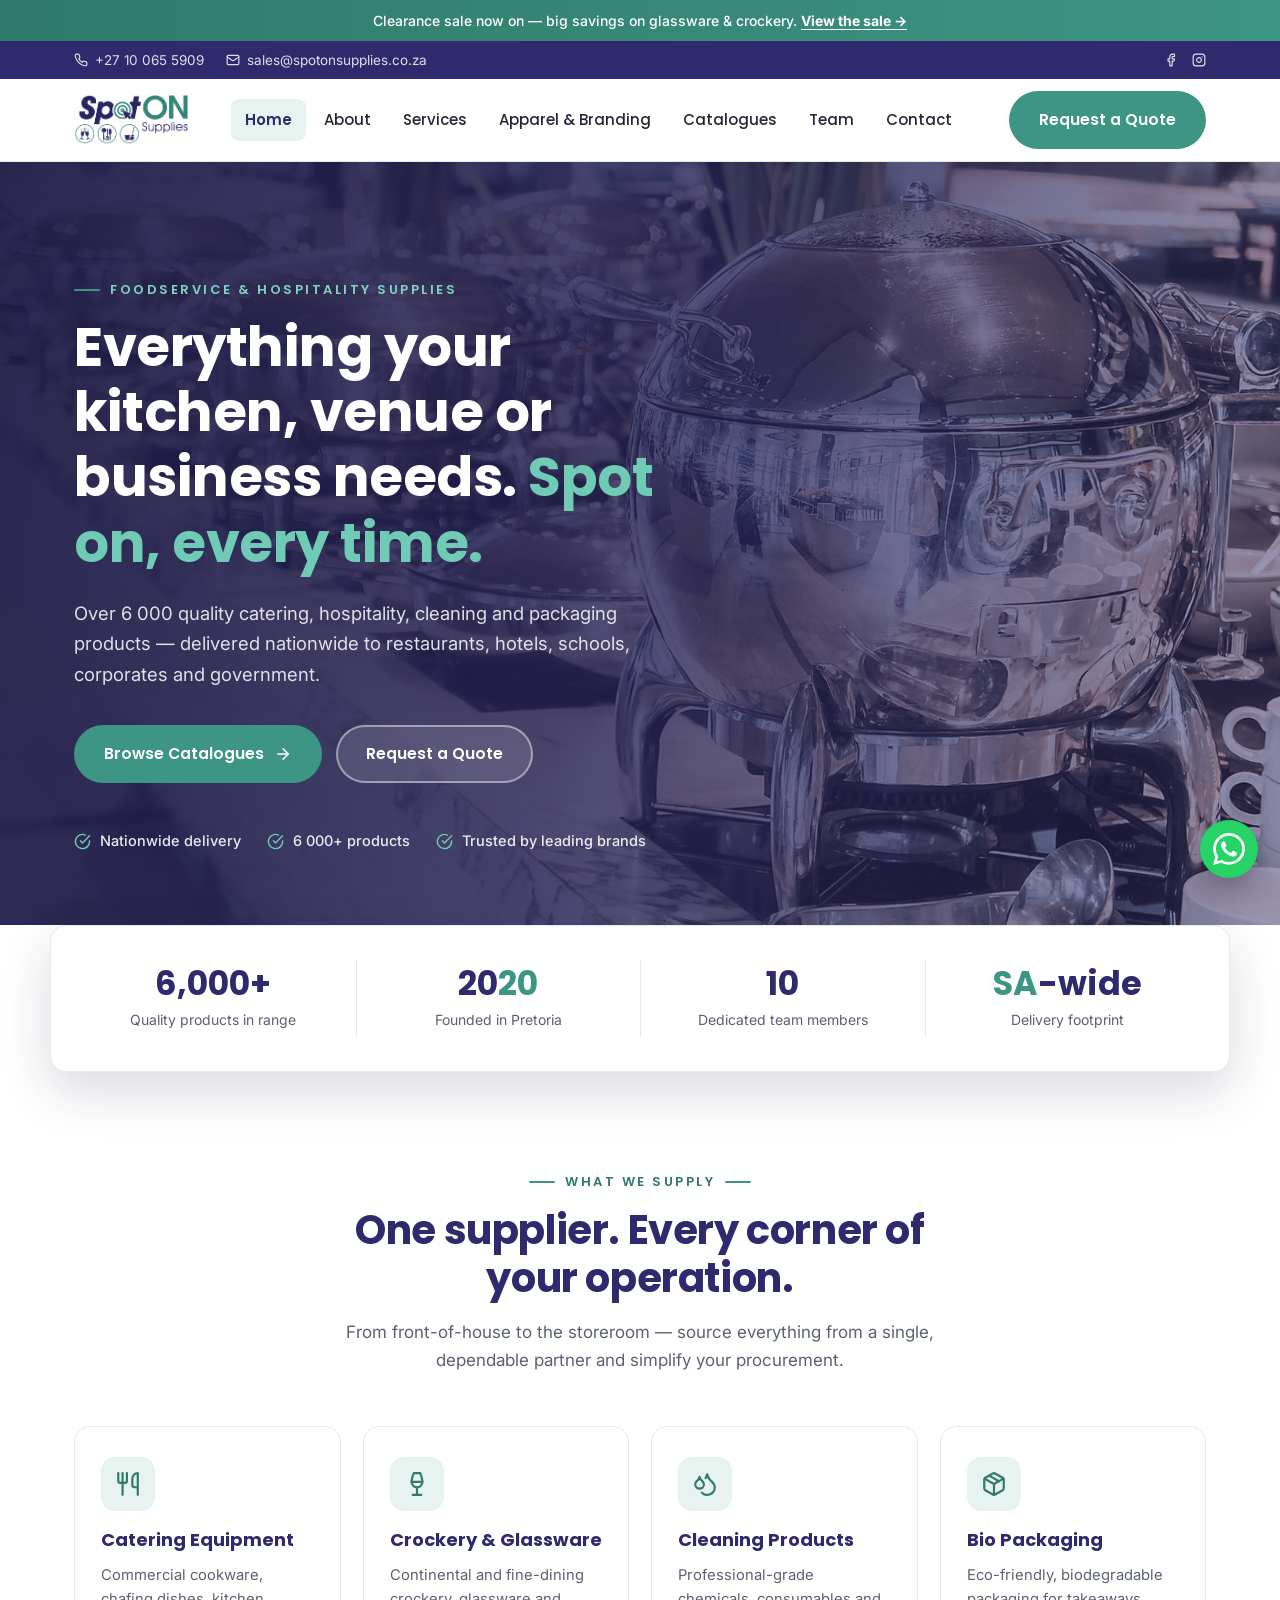
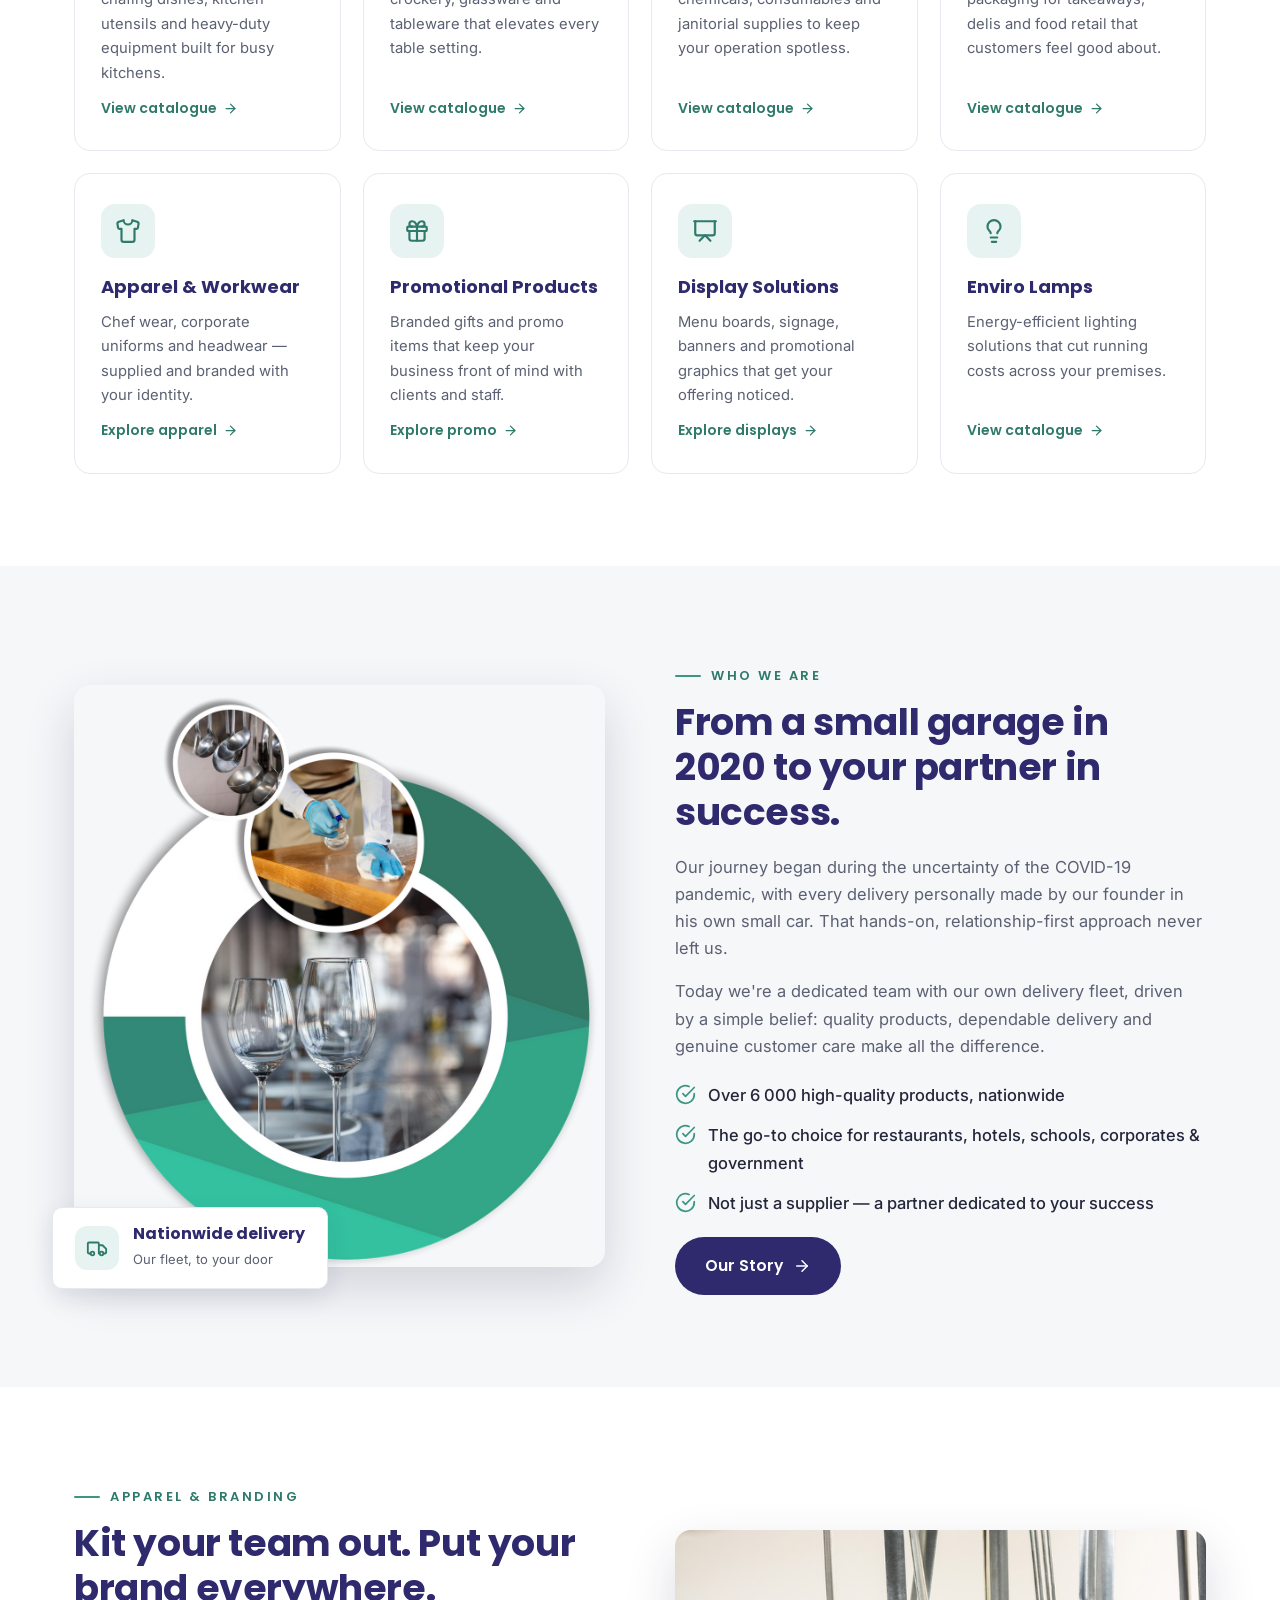
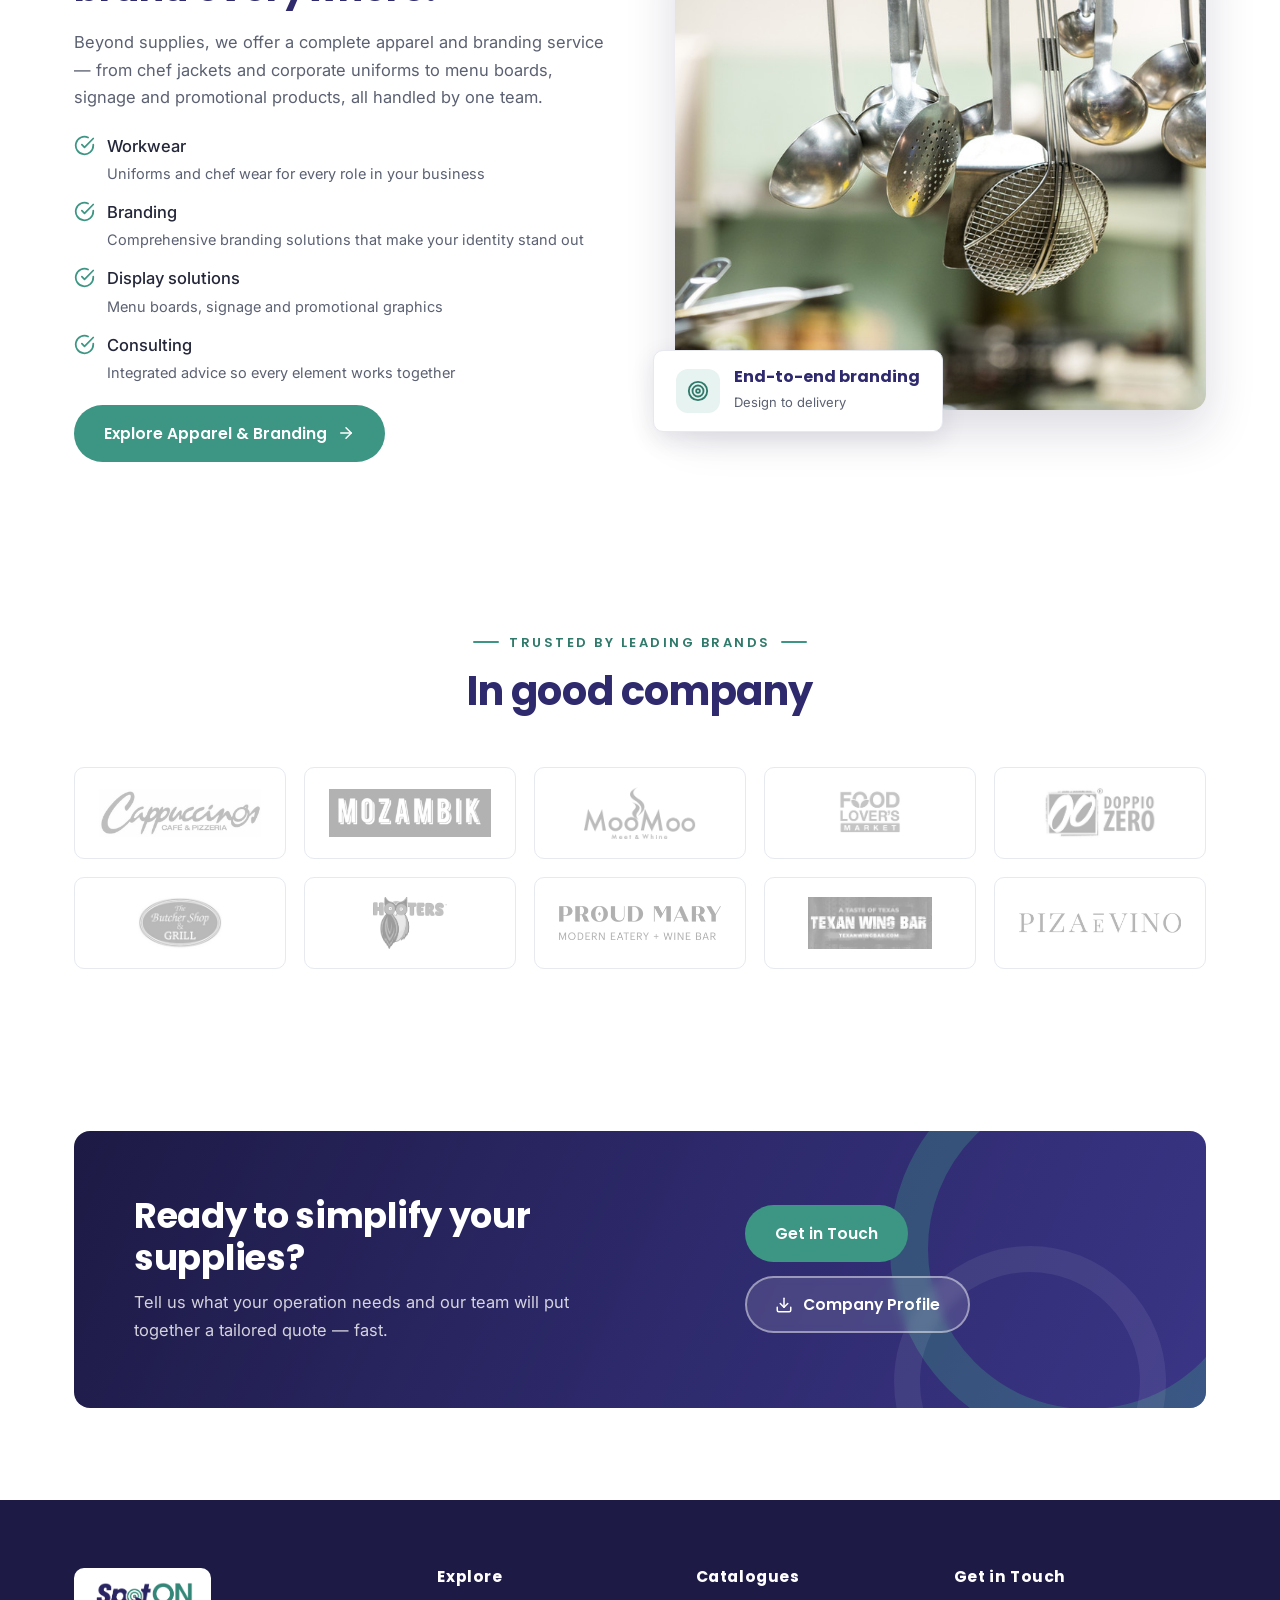
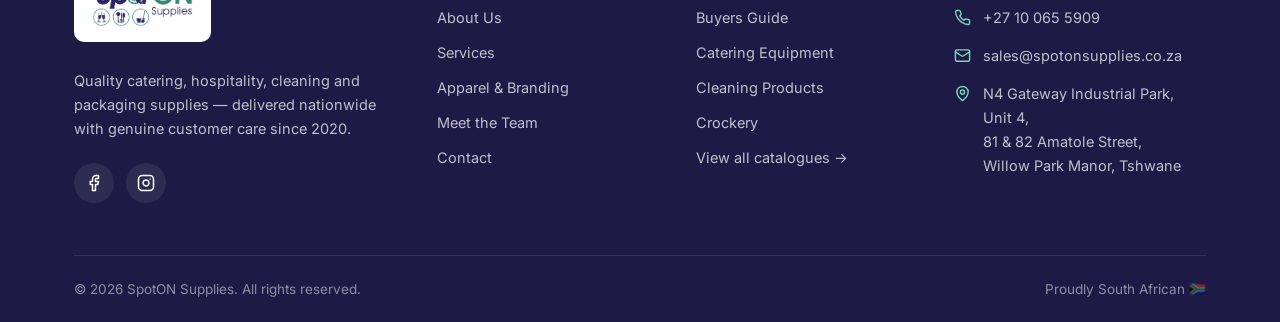
==== index.html @ 4876febd "SpotON Supplies website rebuild - modern static site 8-page rebuild of spotonsupplies.co.za: home, a" ====
<!DOCTYPE html>
<html lang="en">
<head>
  <meta charset="UTF-8">
  <meta name="viewport" content="width=device-width, initial-scale=1.0">
  <title>SpotON Supplies | Catering Equipment, Hospitality &amp; Cleaning Supplies — Nationwide</title>
  <meta name="description" content="Over 6 000 quality catering, hospitality, cleaning and packaging products delivered nationwide. Trusted by restaurants, hotels, schools, corporates and government.">
  <link rel="icon" type="image/png" href="assets/logo.png">
  <link rel="preconnect" href="https://fonts.googleapis.com">
  <link rel="preconnect" href="https://fonts.gstatic.com" crossorigin>
  <link href="https://fonts.googleapis.com/css2?family=Poppins:wght@500;600;700&family=Inter:wght@400;500;600&display=swap" rel="stylesheet">
  <link rel="stylesheet" href="css/styles.css">
</head>
<body>

  <!-- Announcement -->
  <div class="announce">
    Clearance sale now on — big savings on glassware &amp; crockery. <a href="clearance.html">View the sale &rarr;</a>
  </div>

  <!-- Top bar -->
  <div class="topbar">
    <div class="container">
      <div class="topbar-contacts">
        <a href="tel:+27100655909">
          <svg viewBox="0 0 24 24" fill="none" stroke="currentColor" stroke-width="2" stroke-linecap="round" stroke-linejoin="round"><path d="M22 16.92v3a2 2 0 0 1-2.18 2 19.79 19.79 0 0 1-8.63-3.07 19.5 19.5 0 0 1-6-6 19.79 19.79 0 0 1-3.07-8.67A2 2 0 0 1 4.11 2h3a2 2 0 0 1 2 1.72c.13.96.36 1.9.7 2.81a2 2 0 0 1-.45 2.11L8.09 9.91a16 16 0 0 0 6 6l1.27-1.27a2 2 0 0 1 2.11-.45c.91.34 1.85.57 2.81.7A2 2 0 0 1 22 16.92z"/></svg>
          +27 10 065 5909
        </a>
        <a href="mailto:sales@spotonsupplies.co.za">
          <svg viewBox="0 0 24 24" fill="none" stroke="currentColor" stroke-width="2" stroke-linecap="round" stroke-linejoin="round"><rect x="2" y="4" width="20" height="16" rx="2"/><path d="m22 7-8.97 5.7a1.94 1.94 0 0 1-2.06 0L2 7"/></svg>
          sales@spotonsupplies.co.za
        </a>
      </div>
      <div class="topbar-social">
        <a href="https://www.facebook.com/SpotOnSuppliesZA" target="_blank" rel="noopener" aria-label="Facebook">
          <svg viewBox="0 0 24 24" fill="none" stroke="currentColor" stroke-width="2" stroke-linecap="round" stroke-linejoin="round"><path d="M18 2h-3a5 5 0 0 0-5 5v3H7v4h3v8h4v-8h3l1-4h-4V7a1 1 0 0 1 1-1h3z"/></svg>
        </a>
        <a href="https://www.instagram.com/spotonsuppliesza/" target="_blank" rel="noopener" aria-label="Instagram">
          <svg viewBox="0 0 24 24" fill="none" stroke="currentColor" stroke-width="2" stroke-linecap="round" stroke-linejoin="round"><rect x="2" y="2" width="20" height="20" rx="5"/><path d="M16 11.37A4 4 0 1 1 12.63 8 4 4 0 0 1 16 11.37z"/><line x1="17.5" y1="6.5" x2="17.51" y2="6.5"/></svg>
        </a>
      </div>
    </div>
  </div>

  <!-- Header -->
  <header class="site-header">
    <div class="container header-inner">
      <a class="brand" href="index.html"><img src="assets/logo.png" alt="SpotON Supplies logo"></a>
      <nav class="main-nav" aria-label="Main navigation">
        <a href="index.html">Home</a>
        <a href="about.html">About</a>
        <a href="services.html">Services</a>
        <a href="apparel-branding.html">Apparel &amp; Branding</a>
        <a href="catalogues.html">Catalogues</a>
        <a href="team.html">Team</a>
        <a href="contact.html">Contact</a>
      </nav>
      <div class="header-cta">
        <a class="btn btn-primary" href="contact.html">Request a Quote</a>
        <button class="nav-toggle" aria-label="Open menu" aria-expanded="false"><span></span><span></span><span></span></button>
      </div>
    </div>
  </header>

  <main>
    <!-- Hero -->
    <section class="hero">
      <div class="hero-bg" style="background-image:url('assets/img/hero-2.jpg')"></div>
      <div class="container">
        <div class="hero-inner">
          <span class="eyebrow">Foodservice &amp; Hospitality Supplies</span>
          <h1>Everything your kitchen, venue or business needs. <span class="accent">Spot on, every time.</span></h1>
          <p class="lead">Over 6 000 quality catering, hospitality, cleaning and packaging products — delivered nationwide to restaurants, hotels, schools, corporates and government.</p>
          <div class="hero-actions">
            <a class="btn btn-primary" href="catalogues.html">
              Browse Catalogues
              <svg viewBox="0 0 24 24" fill="none" stroke="currentColor" stroke-width="2" stroke-linecap="round" stroke-linejoin="round"><line x1="5" y1="12" x2="19" y2="12"/><polyline points="12 5 19 12 12 19"/></svg>
            </a>
            <a class="btn btn-ghost-light" href="contact.html">Request a Quote</a>
          </div>
          <div class="hero-ticks">
            <span><svg viewBox="0 0 24 24" fill="none" stroke="currentColor" stroke-width="2" stroke-linecap="round" stroke-linejoin="round"><path d="M22 11.08V12a10 10 0 1 1-5.93-9.14"/><polyline points="22 4 12 14.01 9 11.01"/></svg> Nationwide delivery</span>
            <span><svg viewBox="0 0 24 24" fill="none" stroke="currentColor" stroke-width="2" stroke-linecap="round" stroke-linejoin="round"><path d="M22 11.08V12a10 10 0 1 1-5.93-9.14"/><polyline points="22 4 12 14.01 9 11.01"/></svg> 6 000+ products</span>
            <span><svg viewBox="0 0 24 24" fill="none" stroke="currentColor" stroke-width="2" stroke-linecap="round" stroke-linejoin="round"><path d="M22 11.08V12a10 10 0 1 1-5.93-9.14"/><polyline points="22 4 12 14.01 9 11.01"/></svg> Trusted by leading brands</span>
          </div>
        </div>
      </div>
    </section>

    <!-- Stats -->
    <div class="stats-band">
      <div class="container">
        <div class="stat reveal"><div class="num"><span data-count="6000" data-suffix="+">0</span></div><div class="lbl">Quality products in range</div></div>
        <div class="stat reveal d1"><div class="num">20<em>20</em></div><div class="lbl">Founded in Pretoria</div></div>
        <div class="stat reveal d2"><div class="num"><span data-count="10">0</span></div><div class="lbl">Dedicated team members</div></div>
        <div class="stat reveal d3"><div class="num"><em>SA</em>-wide</div><div class="lbl">Delivery footprint</div></div>
      </div>
    </div>

    <!-- What we supply -->
    <section class="section">
      <div class="container">
        <div class="section-head center reveal">
          <span class="eyebrow">What we supply</span>
          <h2>One supplier. Every corner of your operation.</h2>
          <p>From front-of-house to the storeroom — source everything from a single, dependable partner and simplify your procurement.</p>
        </div>
        <div class="card-grid">
          <a class="cat-card reveal" href="catalogues.html">
            <span class="icon"><svg viewBox="0 0 24 24" fill="none" stroke="currentColor" stroke-width="2" stroke-linecap="round" stroke-linejoin="round"><path d="M3 2v7c0 1.1.9 2 2 2h4a2 2 0 0 0 2-2V2"/><path d="M7 2v20"/><path d="M21 15V2a5 5 0 0 0-5 5v6c0 1.1.9 2 2 2h3Zm0 0v7"/></svg></span>
            <h3>Catering Equipment</h3>
            <p>Commercial cookware, chafing dishes, kitchen utensils and heavy-duty equipment built for busy kitchens.</p>
            <span class="card-link">View catalogue <svg viewBox="0 0 24 24" fill="none" stroke="currentColor" stroke-width="2" stroke-linecap="round" stroke-linejoin="round"><line x1="5" y1="12" x2="19" y2="12"/><polyline points="12 5 19 12 12 19"/></svg></span>
          </a>
          <a class="cat-card reveal d1" href="catalogues.html">
            <span class="icon"><svg viewBox="0 0 24 24" fill="none" stroke="currentColor" stroke-width="2" stroke-linecap="round" stroke-linejoin="round"><path d="M8 22h8"/><path d="M7 10h10"/><path d="M12 15v7"/><path d="M12 15a5 5 0 0 0 5-5c0-2-.5-4-2-8H9c-1.5 4-2 6-2 8a5 5 0 0 0 5 5Z"/></svg></span>
            <h3>Crockery &amp; Glassware</h3>
            <p>Continental and fine-dining crockery, glassware and tableware that elevates every table setting.</p>
            <span class="card-link">View catalogue <svg viewBox="0 0 24 24" fill="none" stroke="currentColor" stroke-width="2" stroke-linecap="round" stroke-linejoin="round"><line x1="5" y1="12" x2="19" y2="12"/><polyline points="12 5 19 12 12 19"/></svg></span>
          </a>
          <a class="cat-card reveal d2" href="catalogues.html">
            <span class="icon"><svg viewBox="0 0 24 24" fill="none" stroke="currentColor" stroke-width="2" stroke-linecap="round" stroke-linejoin="round"><path d="M7 16.3c2.2 0 4-1.83 4-4.05 0-1.16-.57-2.26-1.71-3.19S7.29 6.75 7 5.3c-.29 1.45-1.14 2.84-2.29 3.76S3 11.1 3 12.25c0 2.22 1.8 4.05 4 4.05z"/><path d="M12.56 6.6A10.97 10.97 0 0 0 14 3.02c.5 2.5 2 4.9 4 6.5s3 3.5 3 5.5a6.98 6.98 0 0 1-11.91 4.97"/></svg></span>
            <h3>Cleaning Products</h3>
            <p>Professional-grade chemicals, consumables and janitorial supplies to keep your operation spotless.</p>
            <span class="card-link">View catalogue <svg viewBox="0 0 24 24" fill="none" stroke="currentColor" stroke-width="2" stroke-linecap="round" stroke-linejoin="round"><line x1="5" y1="12" x2="19" y2="12"/><polyline points="12 5 19 12 12 19"/></svg></span>
          </a>
          <a class="cat-card reveal d3" href="catalogues.html">
            <span class="icon"><svg viewBox="0 0 24 24" fill="none" stroke="currentColor" stroke-width="2" stroke-linecap="round" stroke-linejoin="round"><path d="m7.5 4.27 9 5.15"/><path d="M21 8a2 2 0 0 0-1-1.73l-7-4a2 2 0 0 0-2 0l-7 4A2 2 0 0 0 3 8v8a2 2 0 0 0 1 1.73l7 4a2 2 0 0 0 2 0l7-4A2 2 0 0 0 21 16Z"/><path d="m3.3 7 8.7 5 8.7-5"/><path d="M12 22V12"/></svg></span>
            <h3>Bio Packaging</h3>
            <p>Eco-friendly, biodegradable packaging for takeaways, delis and food retail that customers feel good about.</p>
            <span class="card-link">View catalogue <svg viewBox="0 0 24 24" fill="none" stroke="currentColor" stroke-width="2" stroke-linecap="round" stroke-linejoin="round"><line x1="5" y1="12" x2="19" y2="12"/><polyline points="12 5 19 12 12 19"/></svg></span>
          </a>
          <a class="cat-card reveal" href="apparel-branding.html">
            <span class="icon"><svg viewBox="0 0 24 24" fill="none" stroke="currentColor" stroke-width="2" stroke-linecap="round" stroke-linejoin="round"><path d="M20.38 3.46 16 2a4 4 0 0 1-8 0L3.62 3.46a2 2 0 0 0-1.34 2.23l.58 3.47a1 1 0 0 0 .99.84H6v10c0 1.1.9 2 2 2h8a2 2 0 0 0 2-2V10h2.15a1 1 0 0 0 .99-.84l.58-3.47a2 2 0 0 0-1.34-2.23z"/></svg></span>
            <h3>Apparel &amp; Workwear</h3>
            <p>Chef wear, corporate uniforms and headwear — supplied and branded with your identity.</p>
            <span class="card-link">Explore apparel <svg viewBox="0 0 24 24" fill="none" stroke="currentColor" stroke-width="2" stroke-linecap="round" stroke-linejoin="round"><line x1="5" y1="12" x2="19" y2="12"/><polyline points="12 5 19 12 12 19"/></svg></span>
          </a>
          <a class="cat-card reveal d1" href="apparel-branding.html">
            <span class="icon"><svg viewBox="0 0 24 24" fill="none" stroke="currentColor" stroke-width="2" stroke-linecap="round" stroke-linejoin="round"><rect x="3" y="8" width="18" height="4" rx="1"/><path d="M12 8v13"/><path d="M19 12v7a2 2 0 0 1-2 2H7a2 2 0 0 1-2-2v-7"/><path d="M7.5 8a2.5 2.5 0 0 1 0-5A4.8 8 0 0 1 12 8a4.8 8 0 0 1 4.5-5 2.5 2.5 0 0 1 0 5"/></svg></span>
            <h3>Promotional Products</h3>
            <p>Branded gifts and promo items that keep your business front of mind with clients and staff.</p>
            <span class="card-link">Explore promo <svg viewBox="0 0 24 24" fill="none" stroke="currentColor" stroke-width="2" stroke-linecap="round" stroke-linejoin="round"><line x1="5" y1="12" x2="19" y2="12"/><polyline points="12 5 19 12 12 19"/></svg></span>
          </a>
          <a class="cat-card reveal d2" href="apparel-branding.html">
            <span class="icon"><svg viewBox="0 0 24 24" fill="none" stroke="currentColor" stroke-width="2" stroke-linecap="round" stroke-linejoin="round"><path d="M2 3h20"/><path d="M21 3v11a2 2 0 0 1-2 2H5a2 2 0 0 1-2-2V3"/><path d="m7 21 5-5 5 5"/></svg></span>
            <h3>Display Solutions</h3>
            <p>Menu boards, signage, banners and promotional graphics that get your offering noticed.</p>
            <span class="card-link">Explore displays <svg viewBox="0 0 24 24" fill="none" stroke="currentColor" stroke-width="2" stroke-linecap="round" stroke-linejoin="round"><line x1="5" y1="12" x2="19" y2="12"/><polyline points="12 5 19 12 12 19"/></svg></span>
          </a>
          <a class="cat-card reveal d3" href="catalogues.html">
            <span class="icon"><svg viewBox="0 0 24 24" fill="none" stroke="currentColor" stroke-width="2" stroke-linecap="round" stroke-linejoin="round"><path d="M15 14c.2-1 .7-1.7 1.5-2.5 1-.9 1.5-2.2 1.5-3.5A6 6 0 0 0 6 8c0 1.3.5 2.6 1.5 3.5.8.8 1.3 1.5 1.5 2.5"/><path d="M9 18h6"/><path d="M10 22h4"/></svg></span>
            <h3>Enviro Lamps</h3>
            <p>Energy-efficient lighting solutions that cut running costs across your premises.</p>
            <span class="card-link">View catalogue <svg viewBox="0 0 24 24" fill="none" stroke="currentColor" stroke-width="2" stroke-linecap="round" stroke-linejoin="round"><line x1="5" y1="12" x2="19" y2="12"/><polyline points="12 5 19 12 12 19"/></svg></span>
          </a>
        </div>
      </div>
    </section>

    <!-- About preview -->
    <section class="section tint">
      <div class="container split">
        <div class="split-media reveal">
          <img src="assets/img/home-graphic.png" alt="SpotON Supplies — catering equipment, cleaning and glassware">
          <div class="float-chip">
            <span class="icon"><svg viewBox="0 0 24 24" fill="none" stroke="currentColor" stroke-width="2" stroke-linecap="round" stroke-linejoin="round"><path d="M5 18H3c-.6 0-1-.4-1-1V7c0-.6.4-1 1-1h10c.6 0 1 .4 1 1v11"/><path d="M14 9h4l4 4v4c0 .6-.4 1-1 1h-2"/><circle cx="7" cy="18" r="2"/><circle cx="17" cy="18" r="2"/></svg></span>
            <div><strong>Nationwide delivery</strong><span>Our fleet, to your door</span></div>
          </div>
        </div>
        <div class="split-copy reveal d1">
          <span class="eyebrow">Who we are</span>
          <h2>From a small garage in 2020 to your partner in success.</h2>
          <p>Our journey began during the uncertainty of the COVID-19 pandemic, with every delivery personally made by our founder in his own small car. That hands-on, relationship-first approach never left us.</p>
          <p>Today we're a dedicated team with our own delivery fleet, driven by a simple belief: quality products, dependable delivery and genuine customer care make all the difference.</p>
          <ul class="check-list">
            <li><svg viewBox="0 0 24 24" fill="none" stroke="currentColor" stroke-width="2" stroke-linecap="round" stroke-linejoin="round"><path d="M22 11.08V12a10 10 0 1 1-5.93-9.14"/><polyline points="22 4 12 14.01 9 11.01"/></svg><span>Over 6 000 high-quality products, nationwide</span></li>
            <li><svg viewBox="0 0 24 24" fill="none" stroke="currentColor" stroke-width="2" stroke-linecap="round" stroke-linejoin="round"><path d="M22 11.08V12a10 10 0 1 1-5.93-9.14"/><polyline points="22 4 12 14.01 9 11.01"/></svg><span>The go-to choice for restaurants, hotels, schools, corporates &amp; government</span></li>
            <li><svg viewBox="0 0 24 24" fill="none" stroke="currentColor" stroke-width="2" stroke-linecap="round" stroke-linejoin="round"><path d="M22 11.08V12a10 10 0 1 1-5.93-9.14"/><polyline points="22 4 12 14.01 9 11.01"/></svg><span>Not just a supplier — a partner dedicated to your success</span></li>
          </ul>
          <a class="btn btn-navy" href="about.html">Our Story
            <svg viewBox="0 0 24 24" fill="none" stroke="currentColor" stroke-width="2" stroke-linecap="round" stroke-linejoin="round"><line x1="5" y1="12" x2="19" y2="12"/><polyline points="12 5 19 12 12 19"/></svg>
          </a>
        </div>
      </div>
    </section>

    <!-- Apparel & branding highlight -->
    <section class="section">
      <div class="container split reverse">
        <div class="split-media reveal d1">
          <img src="assets/img/hero-1.jpg" alt="Professional kitchen utensils" style="max-height:480px">
          <div class="float-chip">
            <span class="icon"><svg viewBox="0 0 24 24" fill="none" stroke="currentColor" stroke-width="2" stroke-linecap="round" stroke-linejoin="round"><circle cx="12" cy="12" r="10"/><circle cx="12" cy="12" r="6"/><circle cx="12" cy="12" r="2"/></svg></span>
            <div><strong>End-to-end branding</strong><span>Design to delivery</span></div>
          </div>
        </div>
        <div class="split-copy reveal">
          <span class="eyebrow">Apparel &amp; Branding</span>
          <h2>Kit your team out. Put your brand everywhere.</h2>
          <p>Beyond supplies, we offer a complete apparel and branding service — from chef jackets and corporate uniforms to menu boards, signage and promotional products, all handled by one team.</p>
          <ul class="check-list">
            <li><svg viewBox="0 0 24 24" fill="none" stroke="currentColor" stroke-width="2" stroke-linecap="round" stroke-linejoin="round"><path d="M22 11.08V12a10 10 0 1 1-5.93-9.14"/><polyline points="22 4 12 14.01 9 11.01"/></svg><span>Workwear <small>Uniforms and chef wear for every role in your business</small></span></li>
            <li><svg viewBox="0 0 24 24" fill="none" stroke="currentColor" stroke-width="2" stroke-linecap="round" stroke-linejoin="round"><path d="M22 11.08V12a10 10 0 1 1-5.93-9.14"/><polyline points="22 4 12 14.01 9 11.01"/></svg><span>Branding <small>Comprehensive branding solutions that make your identity stand out</small></span></li>
            <li><svg viewBox="0 0 24 24" fill="none" stroke="currentColor" stroke-width="2" stroke-linecap="round" stroke-linejoin="round"><path d="M22 11.08V12a10 10 0 1 1-5.93-9.14"/><polyline points="22 4 12 14.01 9 11.01"/></svg><span>Display solutions <small>Menu boards, signage and promotional graphics</small></span></li>
            <li><svg viewBox="0 0 24 24" fill="none" stroke="currentColor" stroke-width="2" stroke-linecap="round" stroke-linejoin="round"><path d="M22 11.08V12a10 10 0 1 1-5.93-9.14"/><polyline points="22 4 12 14.01 9 11.01"/></svg><span>Consulting <small>Integrated advice so every element works together</small></span></li>
          </ul>
          <a class="btn btn-primary" href="apparel-branding.html">Explore Apparel &amp; Branding
            <svg viewBox="0 0 24 24" fill="none" stroke="currentColor" stroke-width="2" stroke-linecap="round" stroke-linejoin="round"><line x1="5" y1="12" x2="19" y2="12"/><polyline points="12 5 19 12 12 19"/></svg>
          </a>
        </div>
      </div>
    </section>

    <!-- Clients -->
    <section class="clients-strip tint">
      <div class="container">
        <div class="section-head center reveal">
          <span class="eyebrow">Trusted by leading brands</span>
          <h2>In good company</h2>
        </div>
        <div class="clients-grid reveal">
          <div class="client-logo"><img src="assets/clients/cappuccinos.jpg" alt="Cappuccinos" loading="lazy"></div>
          <div class="client-logo"><img src="assets/clients/mozambik.jpg" alt="Mozambik" loading="lazy"></div>
          <div class="client-logo"><img src="assets/clients/moomoo.png" alt="Moo Moo" loading="lazy"></div>
          <div class="client-logo"><img src="assets/clients/foodlovers.jpg" alt="Food Lover's Market" loading="lazy"></div>
          <div class="client-logo"><img src="assets/clients/doppiozero.jpg" alt="Doppio Zero" loading="lazy"></div>
          <div class="client-logo"><img src="assets/clients/butchershop.jpg" alt="The Butcher Shop Grill" loading="lazy"></div>
          <div class="client-logo"><img src="assets/clients/hooters.png" alt="Hooters" loading="lazy"></div>
          <div class="client-logo"><img src="assets/clients/proudmary.png" alt="Proud Mary" loading="lazy"></div>
          <div class="client-logo"><img src="assets/clients/texanwingbar.jpg" alt="Texan Wing Bar" loading="lazy"></div>
          <div class="client-logo"><img src="assets/clients/elara.png" alt="Elara" loading="lazy"></div>
        </div>
      </div>
    </section>

    <!-- CTA -->
    <section class="section">
      <div class="container">
        <div class="cta-band reveal">
          <div>
            <h2>Ready to simplify your supplies?</h2>
            <p>Tell us what your operation needs and our team will put together a tailored quote — fast.</p>
          </div>
          <div class="actions">
            <a class="btn btn-primary" href="contact.html">Get in Touch</a>
            <a class="btn btn-ghost-light" href="https://www.spotonsupplies.co.za/_files/ugd/a761e2_e5c71850fe9f4452b3bd1db92864e31a.pdf" target="_blank" rel="noopener">
              <svg viewBox="0 0 24 24" fill="none" stroke="currentColor" stroke-width="2" stroke-linecap="round" stroke-linejoin="round"><path d="M21 15v4a2 2 0 0 1-2 2H5a2 2 0 0 1-2-2v-4"/><polyline points="7 10 12 15 17 10"/><line x1="12" y1="15" x2="12" y2="3"/></svg>
              Company Profile
            </a>
          </div>
        </div>
      </div>
    </section>
  </main>

  <!-- Footer -->
  <footer class="site-footer">
    <div class="container">
      <div class="footer-main">
        <div class="footer-brand">
          <div class="logo-chip"><img src="assets/logo.png" alt="SpotON Supplies logo"></div>
          <p>Quality catering, hospitality, cleaning and packaging supplies — delivered nationwide with genuine customer care since 2020.</p>
          <div class="footer-social">
            <a href="https://www.facebook.com/SpotOnSuppliesZA" target="_blank" rel="noopener" aria-label="Facebook">
              <svg viewBox="0 0 24 24" fill="none" stroke="currentColor" stroke-width="2" stroke-linecap="round" stroke-linejoin="round"><path d="M18 2h-3a5 5 0 0 0-5 5v3H7v4h3v8h4v-8h3l1-4h-4V7a1 1 0 0 1 1-1h3z"/></svg>
            </a>
            <a href="https://www.instagram.com/spotonsuppliesza/" target="_blank" rel="noopener" aria-label="Instagram">
              <svg viewBox="0 0 24 24" fill="none" stroke="currentColor" stroke-width="2" stroke-linecap="round" stroke-linejoin="round"><rect x="2" y="2" width="20" height="20" rx="5"/><path d="M16 11.37A4 4 0 1 1 12.63 8 4 4 0 0 1 16 11.37z"/><line x1="17.5" y1="6.5" x2="17.51" y2="6.5"/></svg>
            </a>
          </div>
        </div>
        <div>
          <h4>Explore</h4>
          <ul class="footer-links">
            <li><a href="about.html">About Us</a></li>
            <li><a href="services.html">Services</a></li>
            <li><a href="apparel-branding.html">Apparel &amp; Branding</a></li>
            <li><a href="team.html">Meet the Team</a></li>
            <li><a href="contact.html">Contact</a></li>
          </ul>
        </div>
        <div>
          <h4>Catalogues</h4>
          <ul class="footer-links">
            <li><a href="catalogues.html">Buyers Guide</a></li>
            <li><a href="catalogues.html">Catering Equipment</a></li>
            <li><a href="catalogues.html">Cleaning Products</a></li>
            <li><a href="catalogues.html">Crockery</a></li>
            <li><a href="catalogues.html">View all catalogues &rarr;</a></li>
          </ul>
        </div>
        <div>
          <h4>Get in Touch</h4>
          <ul class="footer-contact">
            <li>
              <svg viewBox="0 0 24 24" fill="none" stroke="currentColor" stroke-width="2" stroke-linecap="round" stroke-linejoin="round"><path d="M22 16.92v3a2 2 0 0 1-2.18 2 19.79 19.79 0 0 1-8.63-3.07 19.5 19.5 0 0 1-6-6 19.79 19.79 0 0 1-3.07-8.67A2 2 0 0 1 4.11 2h3a2 2 0 0 1 2 1.72c.13.96.36 1.9.7 2.81a2 2 0 0 1-.45 2.11L8.09 9.91a16 16 0 0 0 6 6l1.27-1.27a2 2 0 0 1 2.11-.45c.91.34 1.85.57 2.81.7A2 2 0 0 1 22 16.92z"/></svg>
              <a href="tel:+27100655909">+27 10 065 5909</a>
            </li>
            <li>
              <svg viewBox="0 0 24 24" fill="none" stroke="currentColor" stroke-width="2" stroke-linecap="round" stroke-linejoin="round"><rect x="2" y="4" width="20" height="16" rx="2"/><path d="m22 7-8.97 5.7a1.94 1.94 0 0 1-2.06 0L2 7"/></svg>
              <a href="mailto:sales@spotonsupplies.co.za">sales@spotonsupplies.co.za</a>
            </li>
            <li>
              <svg viewBox="0 0 24 24" fill="none" stroke="currentColor" stroke-width="2" stroke-linecap="round" stroke-linejoin="round"><path d="M20 10c0 6-8 12-8 12s-8-6-8-12a8 8 0 0 1 16 0Z"/><circle cx="12" cy="10" r="3"/></svg>
              <span>N4 Gateway Industrial Park, Unit 4,<br>81 &amp; 82 Amatole Street,<br>Willow Park Manor, Tshwane</span>
            </li>
          </ul>
        </div>
      </div>
      <div class="footer-bottom">
        <span>&copy; 2026 SpotON Supplies. All rights reserved.</span>
        <span>Proudly South African 🇿🇦</span>
      </div>
    </div>
  </footer>

  <a class="wa-float" href="https://wa.me/27683971914?text=Hi%20SpotON%20Supplies!%20I%20have%20an%20enquiry." target="_blank" rel="noopener" aria-label="Chat with us on WhatsApp">
    <svg viewBox="0 0 24 24" fill="currentColor"><path d="M17.472 14.382c-.297-.149-1.758-.867-2.03-.967-.273-.099-.471-.148-.67.15-.197.297-.767.966-.94 1.164-.173.199-.347.223-.644.075-.297-.15-1.255-.463-2.39-1.475-.883-.788-1.48-1.761-1.653-2.059-.173-.297-.018-.458.13-.606.134-.133.297-.347.446-.52.149-.174.198-.298.297-.497.1-.198.05-.371-.025-.52-.075-.149-.669-1.612-.916-2.207-.242-.579-.487-.5-.669-.51-.173-.008-.371-.01-.57-.01-.198 0-.52.074-.792.372-.272.297-1.04 1.016-1.04 2.479 0 1.462 1.065 2.875 1.213 3.074.149.198 2.096 3.2 5.077 4.487.709.306 1.262.489 1.694.625.712.227 1.36.195 1.871.118.571-.085 1.758-.719 2.006-1.413.248-.694.248-1.289.173-1.413-.074-.124-.272-.198-.57-.347m-5.421 7.403h-.004a9.87 9.87 0 0 1-5.031-1.378l-.361-.214-3.741.982.998-3.648-.235-.374a9.86 9.86 0 0 1-1.51-5.26c.001-5.45 4.436-9.884 9.888-9.884 2.64 0 5.122 1.03 6.988 2.898a9.825 9.825 0 0 1 2.893 6.994c-.003 5.45-4.437 9.884-9.885 9.884m8.413-18.297A11.815 11.815 0 0 0 12.05 0C5.495 0 .16 5.335.157 11.892c0 2.096.547 4.142 1.588 5.945L.057 24l6.305-1.654a11.882 11.882 0 0 0 5.683 1.448h.005c6.554 0 11.89-5.335 11.893-11.893a11.821 11.821 0 0 0-3.48-8.413Z"/></svg>
  </a>

  <script src="js/main.js"></script>
</body>
</html>
---- css/styles.css ----
/* ============================================================
   SpotON Supplies — Design System
   Brand: Navy #2e2a6d  |  Teal #3d9583
   ============================================================ */

:root {
  --navy: #2e2a6d;
  --navy-dark: #221f52;
  --navy-ink: #1d1a45;
  --teal: #3d9583;
  --teal-dark: #2f7a6b;
  --teal-light: #e7f3f0;
  --ink: #24273a;
  --slate: #5b6172;
  --mist: #f5f7f9;
  --line: #e6e9ef;
  --white: #ffffff;
  --amber: #f4a340;

  --font-head: "Poppins", "Segoe UI", sans-serif;
  --font-body: "Inter", "Segoe UI", sans-serif;

  --radius: 16px;
  --radius-sm: 10px;
  --shadow-sm: 0 1px 3px rgba(29, 26, 69, 0.08);
  --shadow-md: 0 8px 24px rgba(29, 26, 69, 0.1);
  --shadow-lg: 0 20px 50px rgba(29, 26, 69, 0.16);

  --container: 1180px;
}

* { margin: 0; padding: 0; box-sizing: border-box; }

html { scroll-behavior: smooth; }

body {
  font-family: var(--font-body);
  color: var(--ink);
  background: var(--white);
  line-height: 1.65;
  font-size: 16.5px;
  -webkit-font-smoothing: antialiased;
}

img { max-width: 100%; display: block; }

a { color: var(--teal-dark); text-decoration: none; }
a:hover { color: var(--navy); }

h1, h2, h3, h4 {
  font-family: var(--font-head);
  color: var(--navy);
  line-height: 1.2;
  font-weight: 700;
}

.container {
  max-width: var(--container);
  margin: 0 auto;
  padding: 0 24px;
}

/* ---------- Buttons ---------- */
.btn {
  display: inline-flex;
  align-items: center;
  gap: 10px;
  font-family: var(--font-head);
  font-weight: 600;
  font-size: 15.5px;
  padding: 14px 28px;
  border-radius: 999px;
  border: 2px solid transparent;
  cursor: pointer;
  transition: all 0.22s ease;
  white-space: nowrap;
}
.btn svg { width: 18px; height: 18px; flex-shrink: 0; }

.btn-primary { background: var(--teal); color: #fff; }
.btn-primary:hover { background: var(--teal-dark); color: #fff; transform: translateY(-2px); box-shadow: var(--shadow-md); }

.btn-navy { background: var(--navy); color: #fff; }
.btn-navy:hover { background: var(--navy-dark); color: #fff; transform: translateY(-2px); box-shadow: var(--shadow-md); }

.btn-outline { background: transparent; color: var(--navy); border-color: var(--navy); }
.btn-outline:hover { background: var(--navy); color: #fff; transform: translateY(-2px); }

.btn-ghost-light { background: rgba(255,255,255,0.12); color: #fff; border-color: rgba(255,255,255,0.45); backdrop-filter: blur(4px); }
.btn-ghost-light:hover { background: #fff; color: var(--navy); }

/* ---------- Announcement bar ---------- */
.announce {
  background: linear-gradient(90deg, var(--teal-dark), var(--teal));
  color: #fff;
  text-align: center;
  font-size: 14px;
  font-weight: 500;
  padding: 9px 20px;
}
.announce a { color: #fff; font-weight: 700; text-decoration: underline; text-underline-offset: 3px; }
.announce a:hover { opacity: 0.85; }

/* ---------- Top bar ---------- */
.topbar {
  background: var(--navy);
  color: rgba(255,255,255,0.85);
  font-size: 13.5px;
}
.topbar .container {
  display: flex;
  justify-content: space-between;
  align-items: center;
  min-height: 38px;
  gap: 16px;
}
.topbar-contacts { display: flex; gap: 22px; flex-wrap: wrap; }
.topbar a { color: rgba(255,255,255,0.85); display: inline-flex; align-items: center; gap: 7px; }
.topbar a:hover { color: #fff; }
.topbar svg { width: 14px; height: 14px; }
.topbar-social { display: flex; gap: 14px; }

/* ---------- Header ---------- */
.site-header {
  position: sticky;
  top: 0;
  z-index: 100;
  background: #fff;
  border-bottom: 1px solid var(--line);
  transition: box-shadow 0.25s ease;
}
.site-header.scrolled { box-shadow: var(--shadow-md); }

.header-inner {
  display: flex;
  align-items: center;
  justify-content: space-between;
  gap: 24px;
  height: 82px;
}
.brand img { height: 52px; width: auto; }

.main-nav { display: flex; align-items: center; gap: 4px; }
.main-nav a {
  font-family: var(--font-head);
  font-size: 15px;
  font-weight: 500;
  color: var(--ink);
  padding: 9px 14px;
  border-radius: 8px;
  transition: all 0.18s ease;
}
.main-nav a:hover { color: var(--teal-dark); background: var(--teal-light); }
.main-nav a.active { color: var(--navy); font-weight: 600; background: var(--teal-light); }

.header-cta { display: flex; align-items: center; gap: 14px; }

.nav-toggle {
  display: none;
  background: none;
  border: none;
  cursor: pointer;
  padding: 8px;
}
.nav-toggle span {
  display: block;
  width: 26px;
  height: 3px;
  background: var(--navy);
  border-radius: 2px;
  margin: 5px 0;
  transition: all 0.25s ease;
}
.nav-toggle.open span:nth-child(1) { transform: translateY(8px) rotate(45deg); }
.nav-toggle.open span:nth-child(2) { opacity: 0; }
.nav-toggle.open span:nth-child(3) { transform: translateY(-8px) rotate(-45deg); }

/* ---------- Hero ---------- */
.hero {
  position: relative;
  color: #fff;
  overflow: hidden;
  background: var(--navy-ink);
}
.hero-bg {
  position: absolute;
  inset: 0;
  background-size: cover;
  background-position: center;
}
.hero-bg::after {
  content: "";
  position: absolute;
  inset: 0;
  background: linear-gradient(100deg, rgba(29,26,69,0.94) 0%, rgba(35,31,82,0.82) 45%, rgba(46,42,109,0.45) 100%);
}
.hero-inner {
  position: relative;
  padding: 110px 0 130px;
  max-width: 640px;
}
.hero .eyebrow { color: #7fd4c1; }
.hero h1 {
  color: #fff;
  font-size: clamp(2.2rem, 4.6vw, 3.4rem);
  letter-spacing: -0.5px;
  margin: 14px 0 22px;
}
.hero h1 .accent { color: #6fcbb6; }
.hero p.lead {
  font-size: 18.5px;
  color: rgba(255,255,255,0.85);
  margin-bottom: 36px;
  max-width: 560px;
}
.hero-actions { display: flex; gap: 14px; flex-wrap: wrap; margin-bottom: 46px; }
.hero-ticks { display: flex; gap: 26px; flex-wrap: wrap; }
.hero-ticks span {
  display: inline-flex;
  align-items: center;
  gap: 9px;
  font-size: 14.5px;
  font-weight: 500;
  color: rgba(255,255,255,0.9);
}
.hero-ticks svg { width: 17px; height: 17px; color: #6fcbb6; }

/* ---------- Stats band ---------- */
.stats-band { background: var(--white); position: relative; z-index: 5; }
.stats-band .container {
  display: grid;
  grid-template-columns: repeat(4, 1fr);
  background: #fff;
  border-radius: var(--radius);
  box-shadow: var(--shadow-lg);
  margin-top: -58px;
  padding: 34px 20px;
  border: 1px solid var(--line);
}
.stat { text-align: center; padding: 6px 14px; }
.stat + .stat { border-left: 1px solid var(--line); }
.stat .num {
  font-family: var(--font-head);
  font-size: clamp(1.7rem, 2.6vw, 2.3rem);
  font-weight: 700;
  color: var(--navy);
  line-height: 1.1;
}
.stat .num em { color: var(--teal); font-style: normal; }
.stat .lbl { font-size: 14px; color: var(--slate); margin-top: 5px; }

/* ---------- Sections ---------- */
.section { padding: 92px 0; }
.section.tint { background: var(--mist); }
.section.navy-bg { background: var(--navy); color: rgba(255,255,255,0.85); }

.section-head { max-width: 640px; margin-bottom: 52px; }
.section-head.center { margin-left: auto; margin-right: auto; text-align: center; }

.eyebrow {
  font-family: var(--font-head);
  font-size: 13px;
  font-weight: 600;
  letter-spacing: 2.5px;
  text-transform: uppercase;
  color: var(--teal-dark);
  display: inline-flex;
  align-items: center;
  gap: 10px;
}
.eyebrow::before {
  content: "";
  width: 26px;
  height: 2px;
  background: var(--teal);
  border-radius: 2px;
}
.section-head.center .eyebrow::after {
  content: "";
  width: 26px;
  height: 2px;
  background: var(--teal);
  border-radius: 2px;
}

.section-head h2 {
  font-size: clamp(1.75rem, 3.2vw, 2.5rem);
  margin: 14px 0 16px;
  letter-spacing: -0.4px;
}
.section-head p { color: var(--slate); font-size: 17px; }

/* ---------- Category / feature cards ---------- */
.card-grid {
  display: grid;
  grid-template-columns: repeat(4, 1fr);
  gap: 22px;
}
.card-grid.cols-3 { grid-template-columns: repeat(3, 1fr); }
.card-grid.cols-2 { grid-template-columns: repeat(2, 1fr); }

.cat-card {
  background: #fff;
  border: 1px solid var(--line);
  border-radius: var(--radius);
  padding: 30px 26px;
  transition: all 0.25s ease;
  display: flex;
  flex-direction: column;
  gap: 12px;
}
.cat-card:hover {
  transform: translateY(-6px);
  box-shadow: var(--shadow-md);
  border-color: rgba(61,149,131,0.4);
}
.cat-card .icon {
  width: 54px;
  height: 54px;
  border-radius: 14px;
  background: var(--teal-light);
  color: var(--teal-dark);
  display: grid;
  place-items: center;
  margin-bottom: 6px;
  transition: all 0.25s ease;
}
.cat-card:hover .icon { background: var(--teal); color: #fff; }
.cat-card .icon svg { width: 26px; height: 26px; }
.cat-card h3 { font-size: 18px; }
.cat-card p { font-size: 14.8px; color: var(--slate); flex-grow: 1; }
.cat-card .card-link {
  font-family: var(--font-head);
  font-size: 14px;
  font-weight: 600;
  color: var(--teal-dark);
  display: inline-flex;
  align-items: center;
  gap: 6px;
}
.cat-card .card-link svg { width: 15px; height: 15px; transition: transform 0.2s ease; }
.cat-card:hover .card-link svg { transform: translateX(4px); }

/* ---------- Split sections ---------- */
.split {
  display: grid;
  grid-template-columns: 1fr 1fr;
  gap: 70px;
  align-items: center;
}
.split.reverse > .split-media { order: 2; }
.split-media { position: relative; }
.split-media img {
  border-radius: var(--radius);
  box-shadow: var(--shadow-lg);
  width: 100%;
  object-fit: cover;
}
.split-media .float-chip {
  position: absolute;
  bottom: -22px;
  left: -22px;
  background: #fff;
  border-radius: var(--radius-sm);
  box-shadow: var(--shadow-md);
  padding: 16px 22px;
  display: flex;
  align-items: center;
  gap: 14px;
  border: 1px solid var(--line);
}
.float-chip .icon {
  width: 44px; height: 44px;
  border-radius: 12px;
  background: var(--teal-light);
  color: var(--teal-dark);
  display: grid; place-items: center;
}
.float-chip .icon svg { width: 22px; height: 22px; }
.float-chip strong { font-family: var(--font-head); color: var(--navy); display: block; font-size: 16px; line-height: 1.3; }
.float-chip span { font-size: 13px; color: var(--slate); }

.split-copy h2 { font-size: clamp(1.7rem, 3vw, 2.35rem); margin: 14px 0 18px; letter-spacing: -0.4px; }
.split-copy p { color: var(--slate); margin-bottom: 16px; }
.split-copy .btn { margin-top: 12px; }

.check-list { list-style: none; margin: 22px 0 8px; display: grid; gap: 13px; }
.check-list li { display: flex; gap: 12px; align-items: flex-start; color: var(--ink); font-weight: 500; }
.check-list svg {
  width: 21px; height: 21px;
  color: var(--teal);
  flex-shrink: 0;
  margin-top: 2px;
}
.check-list li span small { display: block; font-weight: 400; color: var(--slate); font-size: 14.5px; margin-top: 2px; }

/* ---------- Client logos ---------- */
.clients-strip { padding: 70px 0; }
.clients-grid {
  display: grid;
  grid-template-columns: repeat(5, 1fr);
  gap: 18px;
  align-items: center;
}
.client-logo {
  background: #fff;
  border: 1px solid var(--line);
  border-radius: var(--radius-sm);
  height: 92px;
  display: grid;
  place-items: center;
  padding: 18px 24px;
  transition: all 0.25s ease;
}
.client-logo img {
  max-height: 52px;
  width: auto;
  max-width: 100%;
  object-fit: contain;
  filter: grayscale(1);
  opacity: 0.65;
  transition: all 0.25s ease;
}
.client-logo:hover { border-color: rgba(61,149,131,0.5); box-shadow: var(--shadow-sm); }
.client-logo:hover img { filter: grayscale(0); opacity: 1; }

/* ---------- CTA band ---------- */
.cta-band {
  background: linear-gradient(115deg, var(--navy-ink) 0%, var(--navy) 55%, #3a3585 100%);
  border-radius: var(--radius);
  padding: 64px 60px;
  display: flex;
  align-items: center;
  justify-content: space-between;
  gap: 40px;
  position: relative;
  overflow: hidden;
}
.cta-band::before {
  content: "";
  position: absolute;
  right: -80px;
  top: -80px;
  width: 320px;
  height: 320px;
  border: 38px solid rgba(61,149,131,0.35);
  border-radius: 50%;
}
.cta-band::after {
  content: "";
  position: absolute;
  right: 40px;
  bottom: -110px;
  width: 220px;
  height: 220px;
  border: 26px solid rgba(255,255,255,0.07);
  border-radius: 50%;
}
.cta-band h2 { color: #fff; font-size: clamp(1.6rem, 2.8vw, 2.2rem); margin-bottom: 10px; letter-spacing: -0.3px; }
.cta-band p { color: rgba(255,255,255,0.8); max-width: 480px; }
.cta-band .actions { display: flex; gap: 14px; flex-wrap: wrap; position: relative; z-index: 2; }

/* ---------- Page hero (inner pages) ---------- */
.page-hero {
  background: linear-gradient(115deg, var(--navy-ink), var(--navy) 60%, #37327e);
  color: #fff;
  padding: 76px 0 84px;
  position: relative;
  overflow: hidden;
}
.page-hero::after {
  content: "";
  position: absolute;
  right: -120px;
  top: -140px;
  width: 420px;
  height: 420px;
  border: 46px solid rgba(61,149,131,0.28);
  border-radius: 50%;
}
.page-hero .eyebrow { color: #7fd4c1; }
.page-hero h1 {
  color: #fff;
  font-size: clamp(2rem, 4vw, 2.9rem);
  margin: 12px 0 16px;
  letter-spacing: -0.5px;
}
.page-hero p { color: rgba(255,255,255,0.82); max-width: 620px; font-size: 17.5px; }
.breadcrumb { font-size: 13.5px; color: rgba(255,255,255,0.6); margin-top: 28px; }
.breadcrumb a { color: rgba(255,255,255,0.8); }
.breadcrumb a:hover { color: #fff; }

/* ---------- Catalogue cards ---------- */
.catalogue-card {
  background: #fff;
  border: 1px solid var(--line);
  border-radius: var(--radius);
  overflow: hidden;
  transition: all 0.25s ease;
  display: flex;
  flex-direction: column;
}
.catalogue-card:hover { transform: translateY(-6px); box-shadow: var(--shadow-md); }
.catalogue-card .cat-cover {
  background: linear-gradient(135deg, var(--navy) 0%, var(--navy-dark) 100%);
  color: #fff;
  padding: 34px 28px;
  position: relative;
  overflow: hidden;
  min-height: 130px;
  display: flex;
  flex-direction: column;
  justify-content: flex-end;
}
.catalogue-card:nth-child(even) .cat-cover {
  background: linear-gradient(135deg, var(--teal-dark) 0%, #256355 100%);
}
.catalogue-card .cat-cover::after {
  content: "";
  position: absolute;
  right: -46px;
  top: -46px;
  width: 150px;
  height: 150px;
  border: 18px solid rgba(255,255,255,0.12);
  border-radius: 50%;
}
.catalogue-card .cat-cover .tag {
  position: absolute;
  top: 18px;
  left: 28px;
  font-size: 11.5px;
  font-weight: 600;
  letter-spacing: 1.5px;
  text-transform: uppercase;
  background: rgba(255,255,255,0.16);
  padding: 5px 12px;
  border-radius: 999px;
}
.catalogue-card .cat-cover h3 { color: #fff; font-size: 21px; line-height: 1.25; }
.catalogue-card .cat-body {
  padding: 22px 28px 26px;
  display: flex;
  flex-direction: column;
  gap: 16px;
  flex-grow: 1;
}
.catalogue-card .cat-body p { font-size: 14.5px; color: var(--slate); flex-grow: 1; }
.catalogue-card .btn { align-self: flex-start; padding: 11px 22px; font-size: 14px; }

/* ---------- Team cards ---------- */
.team-card {
  background: #fff;
  border: 1px solid var(--line);
  border-radius: var(--radius);
  padding: 34px 28px;
  text-align: center;
  transition: all 0.25s ease;
}
.team-card:hover { transform: translateY(-6px); box-shadow: var(--shadow-md); }
.team-card .avatar {
  width: 84px;
  height: 84px;
  border-radius: 50%;
  margin: 0 auto 18px;
  display: grid;
  place-items: center;
  font-family: var(--font-head);
  font-size: 26px;
  font-weight: 700;
  color: #fff;
  background: linear-gradient(135deg, var(--navy), #454099);
}
.team-card:nth-child(even) .avatar { background: linear-gradient(135deg, var(--teal-dark), var(--teal)); }
.team-card h3 { font-size: 19px; margin-bottom: 4px; }
.team-card .role {
  font-size: 13px;
  font-weight: 600;
  letter-spacing: 1.2px;
  text-transform: uppercase;
  color: var(--teal-dark);
  margin-bottom: 18px;
}
.team-card .team-contacts { display: grid; gap: 9px; text-align: left; }
.team-card .team-contacts a {
  display: flex;
  align-items: center;
  gap: 10px;
  font-size: 14.5px;
  color: var(--slate);
  padding: 9px 14px;
  border-radius: var(--radius-sm);
  background: var(--mist);
  transition: all 0.18s ease;
}
.team-card .team-contacts a:hover { background: var(--teal-light); color: var(--navy); }
.team-card .team-contacts svg { width: 16px; height: 16px; color: var(--teal-dark); flex-shrink: 0; }

/* ---------- Values ---------- */
.value-card {
  background: rgba(255,255,255,0.06);
  border: 1px solid rgba(255,255,255,0.14);
  border-radius: var(--radius);
  padding: 30px 26px;
  transition: all 0.25s ease;
}
.value-card:hover { background: rgba(255,255,255,0.1); transform: translateY(-4px); }
.value-card .icon {
  width: 50px; height: 50px;
  border-radius: 13px;
  background: rgba(61,149,131,0.3);
  color: #7fd4c1;
  display: grid; place-items: center;
  margin-bottom: 16px;
}
.value-card .icon svg { width: 24px; height: 24px; }
.value-card h3 { color: #fff; font-size: 18px; margin-bottom: 8px; }
.value-card p { font-size: 14.5px; color: rgba(255,255,255,0.75); }

/* ---------- Steps ---------- */
.steps { display: grid; grid-template-columns: repeat(3, 1fr); gap: 22px; counter-reset: step; }
.step-card {
  background: #fff;
  border: 1px solid var(--line);
  border-radius: var(--radius);
  padding: 34px 28px;
  position: relative;
  counter-increment: step;
}
.step-card::before {
  content: "0" counter(step);
  font-family: var(--font-head);
  font-size: 46px;
  font-weight: 700;
  color: var(--teal-light);
  -webkit-text-stroke: 1.5px var(--teal);
  line-height: 1;
  display: block;
  margin-bottom: 16px;
}
.step-card h3 { font-size: 18.5px; margin-bottom: 8px; }
.step-card p { font-size: 15px; color: var(--slate); }

/* ---------- Contact ---------- */
.contact-layout {
  display: grid;
  grid-template-columns: 1fr 1.25fr;
  gap: 44px;
  align-items: start;
}
.info-card {
  background: #fff;
  border: 1px solid var(--line);
  border-radius: var(--radius);
  padding: 24px 26px;
  display: flex;
  gap: 18px;
  align-items: flex-start;
  margin-bottom: 18px;
  transition: all 0.2s ease;
}
.info-card:hover { box-shadow: var(--shadow-sm); border-color: rgba(61,149,131,0.4); }
.info-card .icon {
  width: 48px; height: 48px;
  border-radius: 13px;
  background: var(--teal-light);
  color: var(--teal-dark);
  display: grid; place-items: center;
  flex-shrink: 0;
}
.info-card .icon svg { width: 23px; height: 23px; }
.info-card h3 { font-size: 16.5px; margin-bottom: 3px; }
.info-card p, .info-card a { font-size: 15px; color: var(--slate); }
.info-card a:hover { color: var(--teal-dark); }

.contact-form {
  background: #fff;
  border: 1px solid var(--line);
  border-radius: var(--radius);
  padding: 40px;
  box-shadow: var(--shadow-md);
}
.contact-form h3 { font-size: 22px; margin-bottom: 6px; }
.contact-form > p { color: var(--slate); font-size: 15px; margin-bottom: 26px; }
.form-row { display: grid; grid-template-columns: 1fr 1fr; gap: 16px; }
.form-group { margin-bottom: 16px; }
.form-group label {
  display: block;
  font-family: var(--font-head);
  font-size: 13.5px;
  font-weight: 600;
  color: var(--navy);
  margin-bottom: 7px;
}
.form-group input, .form-group textarea, .form-group select {
  width: 100%;
  font-family: var(--font-body);
  font-size: 15px;
  color: var(--ink);
  padding: 13px 16px;
  border: 1.5px solid var(--line);
  border-radius: var(--radius-sm);
  background: var(--mist);
  transition: all 0.18s ease;
  resize: vertical;
}
.form-group input:focus, .form-group textarea:focus, .form-group select:focus {
  outline: none;
  border-color: var(--teal);
  background: #fff;
  box-shadow: 0 0 0 4px rgba(61,149,131,0.12);
}
.map-frame {
  border: 0;
  width: 100%;
  height: 380px;
  border-radius: var(--radius);
  box-shadow: var(--shadow-md);
}

/* ---------- Footer ---------- */
.site-footer { background: var(--navy-ink); color: rgba(255,255,255,0.72); font-size: 14.5px; }
.footer-main {
  display: grid;
  grid-template-columns: 1.5fr 1fr 1fr 1.2fr;
  gap: 48px;
  padding: 68px 0 52px;
}
.footer-brand .logo-chip {
  background: #fff;
  border-radius: var(--radius-sm);
  padding: 14px 18px;
  display: inline-block;
  margin-bottom: 20px;
}
.footer-brand .logo-chip img { height: 46px; width: auto; }
.footer-brand p { max-width: 320px; margin-bottom: 22px; }
.footer-social { display: flex; gap: 12px; }
.footer-social a {
  width: 40px; height: 40px;
  border-radius: 50%;
  background: rgba(255,255,255,0.08);
  color: #fff;
  display: grid;
  place-items: center;
  transition: all 0.2s ease;
}
.footer-social a:hover { background: var(--teal); transform: translateY(-3px); }
.footer-social svg { width: 18px; height: 18px; }

.site-footer h4 {
  color: #fff;
  font-size: 15.5px;
  letter-spacing: 0.6px;
  margin-bottom: 20px;
}
.footer-links { list-style: none; display: grid; gap: 11px; }
.footer-links a { color: rgba(255,255,255,0.72); transition: all 0.18s ease; }
.footer-links a:hover { color: #7fd4c1; padding-left: 4px; }

.footer-contact { list-style: none; display: grid; gap: 14px; }
.footer-contact li { display: flex; gap: 12px; align-items: flex-start; }
.footer-contact svg { width: 17px; height: 17px; color: #7fd4c1; flex-shrink: 0; margin-top: 3px; }
.footer-contact a { color: rgba(255,255,255,0.72); }
.footer-contact a:hover { color: #fff; }

.footer-bottom {
  border-top: 1px solid rgba(255,255,255,0.1);
  padding: 22px 0;
  display: flex;
  justify-content: space-between;
  gap: 16px;
  flex-wrap: wrap;
  font-size: 13.5px;
  color: rgba(255,255,255,0.5);
}

/* ---------- WhatsApp ---------- */
.wa-float {
  position: fixed;
  right: 22px;
  bottom: 22px;
  z-index: 200;
  width: 58px;
  height: 58px;
  border-radius: 50%;
  background: #25d366;
  color: #fff;
  display: grid;
  place-items: center;
  box-shadow: 0 10px 28px rgba(0, 0, 0, 0.28);
  transition: transform 0.2s ease, box-shadow 0.2s ease;
}
.wa-float:hover { transform: scale(1.08); color: #fff; box-shadow: 0 14px 34px rgba(0,0,0,0.32); }
.wa-float svg { width: 32px; height: 32px; }

.btn-wa { background: #25d366; color: #fff; }
.btn-wa:hover { background: #1eb455; color: #fff; transform: translateY(-2px); box-shadow: var(--shadow-md); }

.team-card .team-contacts a.wa-link svg { color: #1eb455; }

/* ---------- Nav sale link ---------- */
.main-nav a.nav-sale { color: #c2410c; font-weight: 600; }
.main-nav a.nav-sale:hover, .main-nav a.nav-sale.active { color: #9a3412; background: #fff1e7; }

/* ---------- Clearance products ---------- */
.filter-tabs { display: flex; gap: 10px; margin-bottom: 36px; flex-wrap: wrap; }
.filter-tabs button {
  font-family: var(--font-head);
  font-size: 14.5px;
  font-weight: 600;
  padding: 10px 22px;
  border-radius: 999px;
  border: 1.5px solid var(--line);
  background: #fff;
  color: var(--slate);
  cursor: pointer;
  transition: all 0.18s ease;
}
.filter-tabs button:hover { border-color: var(--teal); color: var(--teal-dark); }
.filter-tabs button.active { background: var(--navy); border-color: var(--navy); color: #fff; }

.product-grid {
  display: grid;
  grid-template-columns: repeat(4, 1fr);
  gap: 22px;
}
.product-card {
  background: #fff;
  border: 1px solid var(--line);
  border-radius: var(--radius);
  overflow: hidden;
  display: flex;
  flex-direction: column;
  transition: all 0.22s ease;
}
.product-card:hover { transform: translateY(-5px); box-shadow: var(--shadow-md); border-color: rgba(61,149,131,0.4); }
.product-card .p-img { aspect-ratio: 1; width: 100%; object-fit: cover; background: #fff; }
.product-card .p-body { padding: 16px 18px 18px; display: flex; flex-direction: column; gap: 6px; flex-grow: 1; }
.product-card h3 { font-size: 15.5px; line-height: 1.35; }
.product-card .p-code {
  font-size: 12px;
  color: var(--slate);
  font-family: Consolas, monospace;
  background: var(--mist);
  border-radius: 6px;
  padding: 2px 8px;
  align-self: flex-start;
}
.product-card .p-meta { font-size: 12.5px; color: var(--slate); }
.product-card .p-price { margin: 6px 0 10px; display: flex; align-items: baseline; gap: 9px; flex-wrap: wrap; }
.product-card .p-price .unit { font-size: 12px; color: var(--slate); font-weight: 500; }
.product-card .p-price .now { font-family: var(--font-head); font-weight: 700; font-size: 19px; color: var(--navy); }
.product-card .p-price .was { font-size: 14px; color: var(--slate); text-decoration: line-through; }
.product-card .p-price .poa { font-size: 13.5px; color: var(--teal-dark); font-weight: 600; }
.product-card .p-actions { display: flex; gap: 8px; margin-top: auto; }
.product-card .p-actions a {
  flex: 1;
  display: inline-flex;
  align-items: center;
  justify-content: center;
  gap: 7px;
  font-family: var(--font-head);
  font-size: 13px;
  font-weight: 600;
  padding: 9px 8px;
  border-radius: 999px;
  transition: all 0.18s ease;
}
.product-card .p-actions svg { width: 15px; height: 15px; }
.product-card .p-actions .act-wa { background: #25d366; color: #fff; }
.product-card .p-actions .act-wa:hover { background: #1eb455; }
.product-card .p-actions .act-mail { background: var(--teal-light); color: var(--teal-dark); }
.product-card .p-actions .act-mail:hover { background: var(--teal); color: #fff; }

@media (max-width: 1020px) { .product-grid { grid-template-columns: repeat(3, 1fr); } }
@media (max-width: 780px) { .product-grid { grid-template-columns: repeat(2, 1fr); } }
@media (max-width: 430px) { .product-grid { grid-template-columns: 1fr; } }

/* ---------- Reveal animations ---------- */
.reveal {
  opacity: 0;
  transform: translateY(26px);
  transition: opacity 0.7s ease, transform 0.7s ease;
}
.reveal.visible { opacity: 1; transform: none; }
.reveal.d1 { transition-delay: 0.08s; }
.reveal.d2 { transition-delay: 0.16s; }
.reveal.d3 { transition-delay: 0.24s; }
.reveal.d4 { transition-delay: 0.32s; }

@media (prefers-reduced-motion: reduce) {
  .reveal { opacity: 1; transform: none; transition: none; }
  html { scroll-behavior: auto; }
}

/* ---------- Responsive ---------- */
@media (max-width: 1020px) {
  .card-grid { grid-template-columns: repeat(2, 1fr); }
  .card-grid.cols-3 { grid-template-columns: repeat(2, 1fr); }
  .clients-grid { grid-template-columns: repeat(3, 1fr); }
  .stats-band .container { grid-template-columns: repeat(2, 1fr); gap: 18px 0; }
  .stat:nth-child(3) { border-left: none; }
  .split, .contact-layout { grid-template-columns: 1fr; gap: 48px; }
  .split.reverse > .split-media { order: 0; }
  .footer-main { grid-template-columns: 1fr 1fr; }
  .steps { grid-template-columns: 1fr; }
  .cta-band { flex-direction: column; align-items: flex-start; padding: 48px 36px; }
}

@media (max-width: 780px) {
  .topbar .container { justify-content: center; }
  .topbar-social { display: none; }
  .nav-toggle { display: block; }
  .main-nav {
    position: fixed;
    top: 0;
    right: 0;
    bottom: 0;
    width: min(320px, 84vw);
    background: #fff;
    flex-direction: column;
    align-items: stretch;
    gap: 6px;
    padding: 170px 26px 30px;
    box-shadow: -20px 0 60px rgba(29,26,69,0.25);
    transform: translateX(100%);
    transition: transform 0.3s ease;
    z-index: 90;
  }
  .main-nav.open { transform: translateX(0); }
  .main-nav a { font-size: 17px; padding: 13px 16px; }
  .header-cta .btn { display: none; }
  .nav-toggle { position: relative; z-index: 95; }
  .hero-inner { padding: 80px 0 110px; }
  .section { padding: 68px 0; }
  .contact-form { padding: 28px 22px; }
  .form-row { grid-template-columns: 1fr; }
}

@media (max-width: 560px) {
  .topbar-contacts a:last-child { display: none; }
  .card-grid, .card-grid.cols-3, .card-grid.cols-2 { grid-template-columns: 1fr; }
  .clients-grid { grid-template-columns: repeat(2, 1fr); }
  .stats-band .container { grid-template-columns: 1fr 1fr; padding: 24px 12px; }
  .stat + .stat { border-left: none; }
  .footer-main { grid-template-columns: 1fr; gap: 36px; }
  .split-media .float-chip { left: 10px; bottom: -18px; padding: 12px 16px; }
}
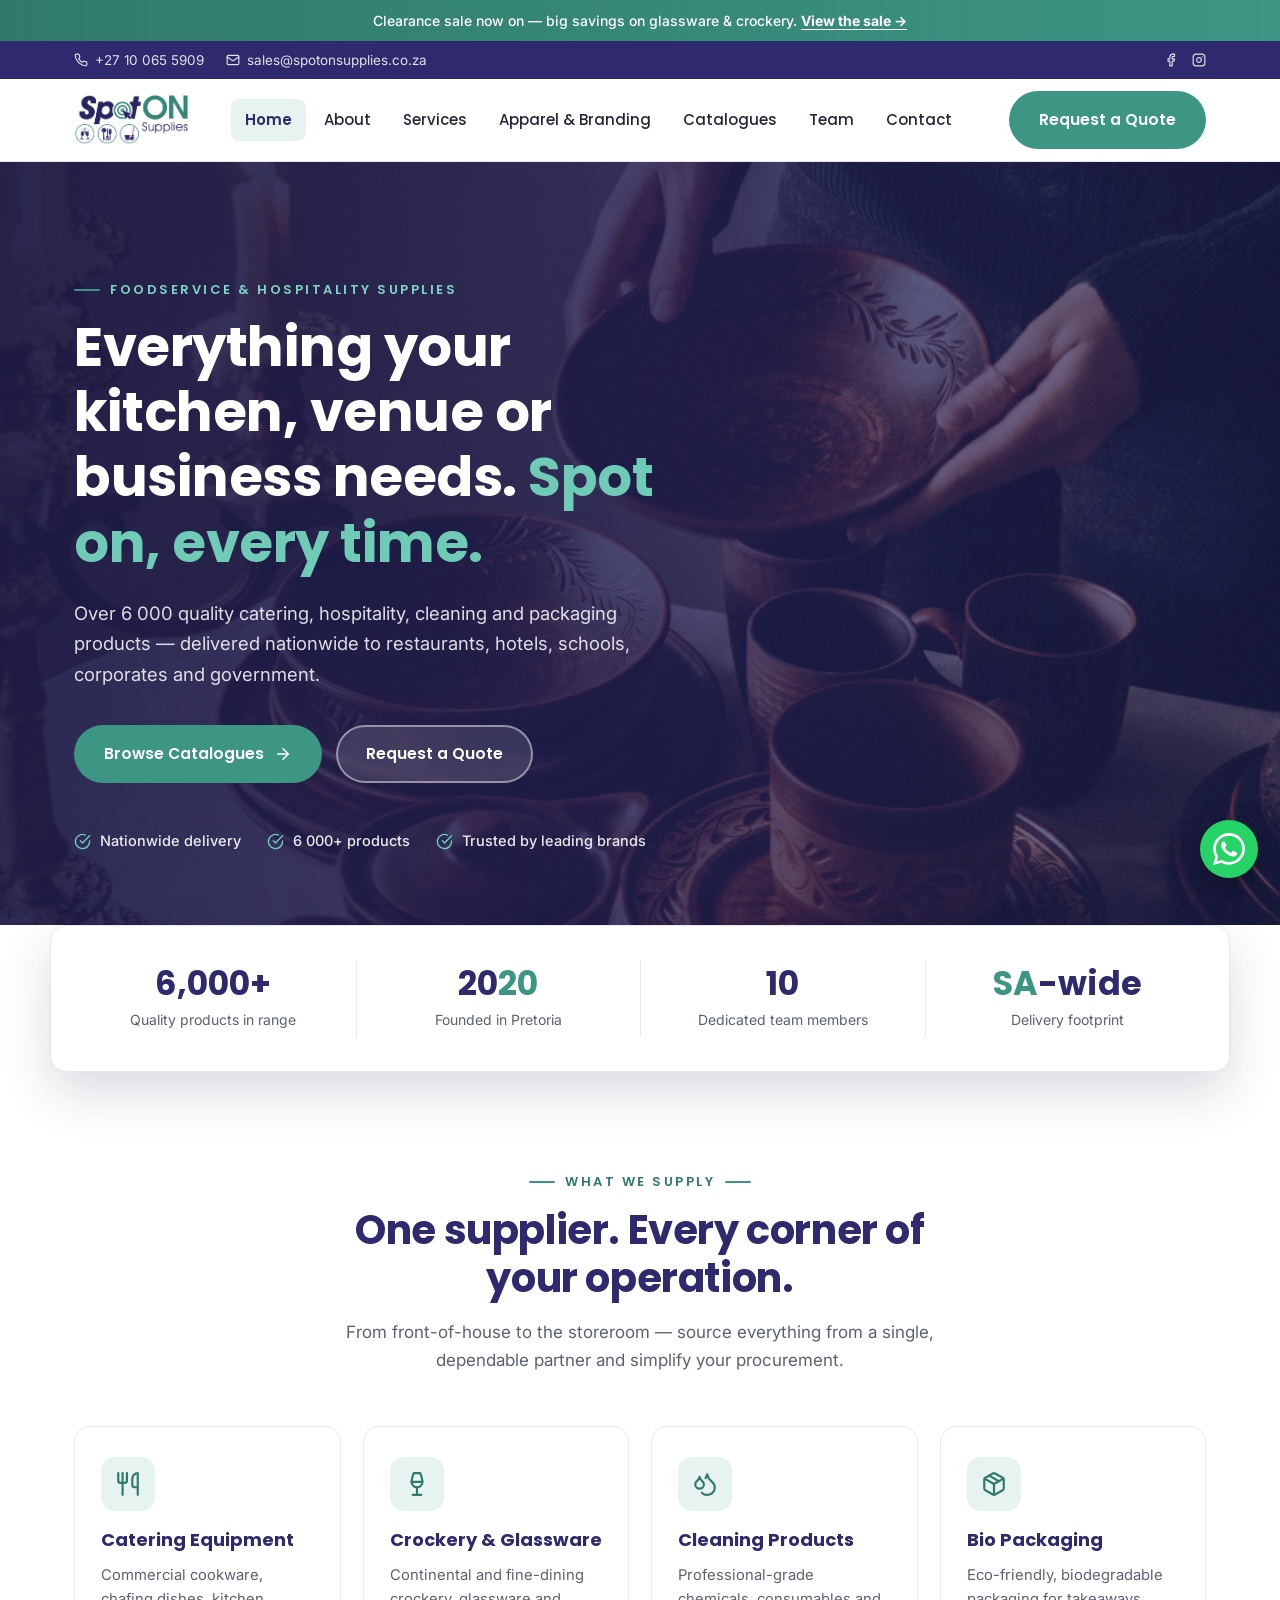
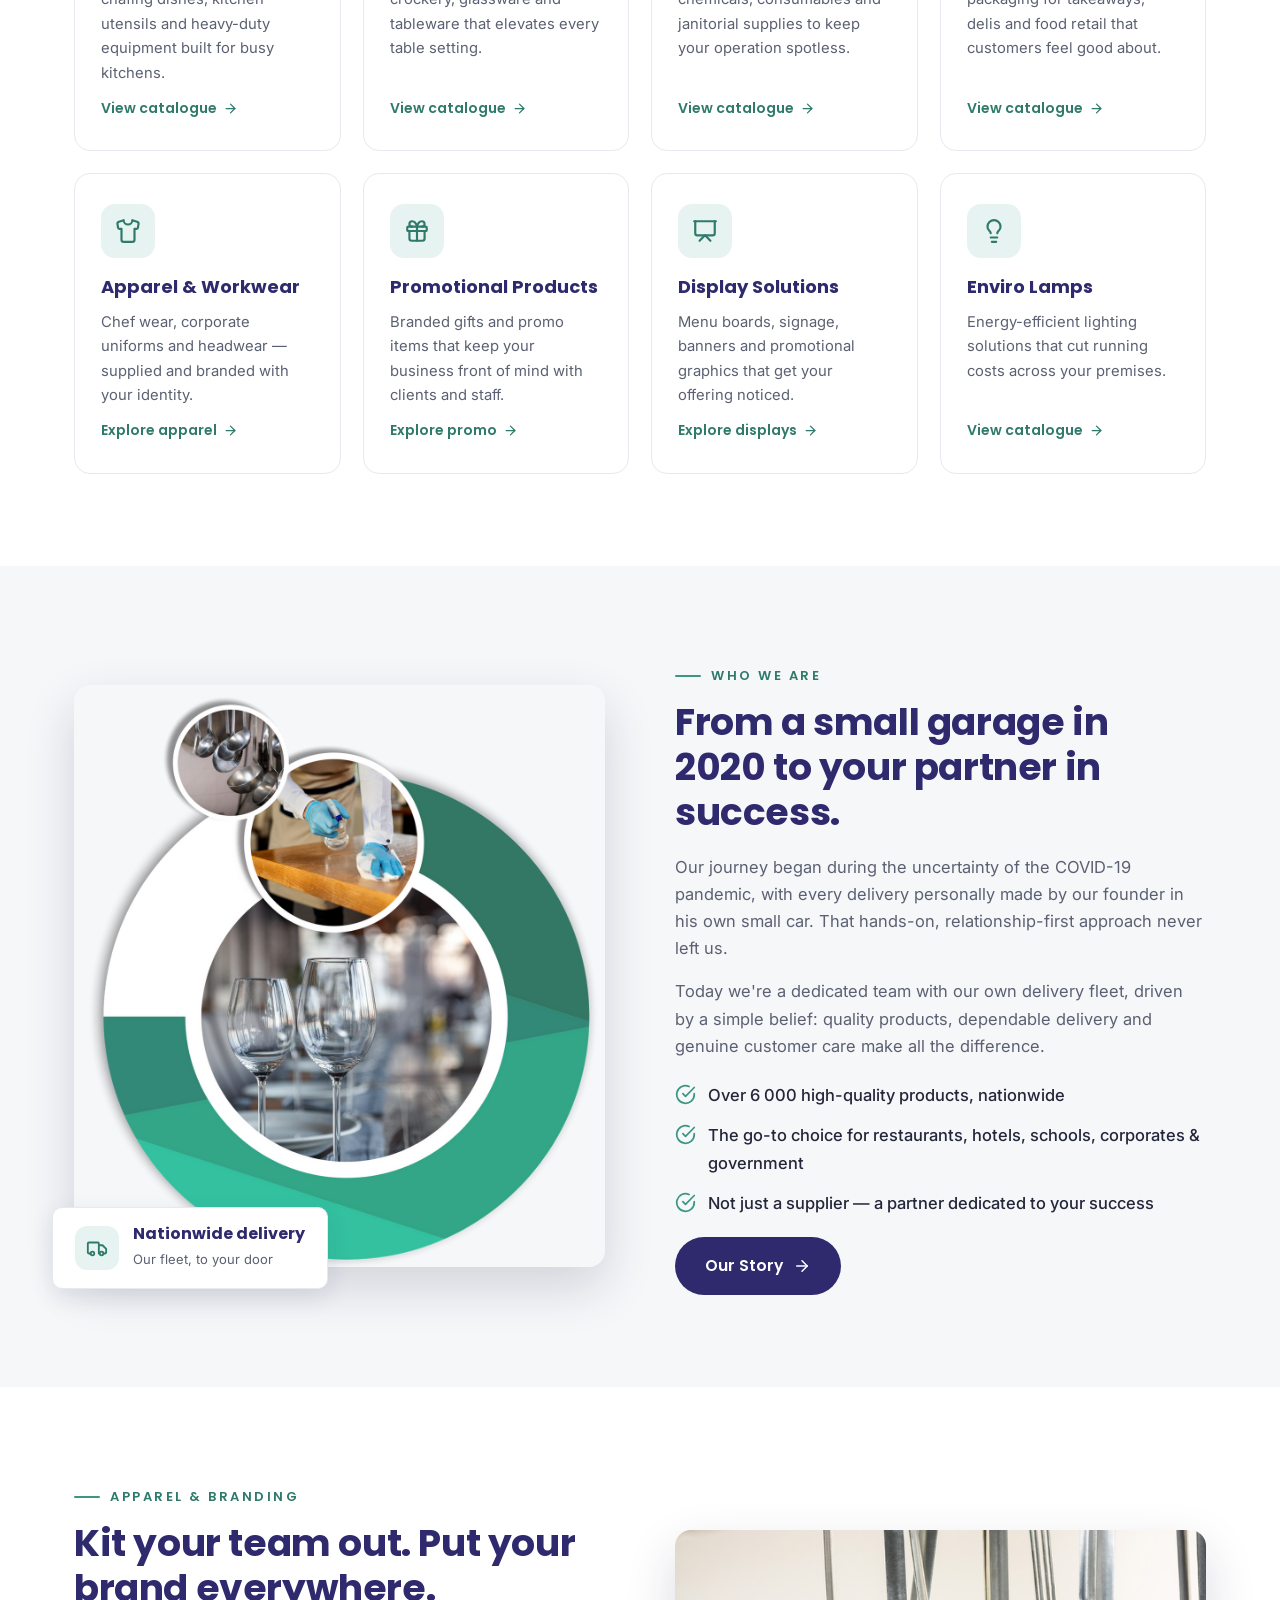
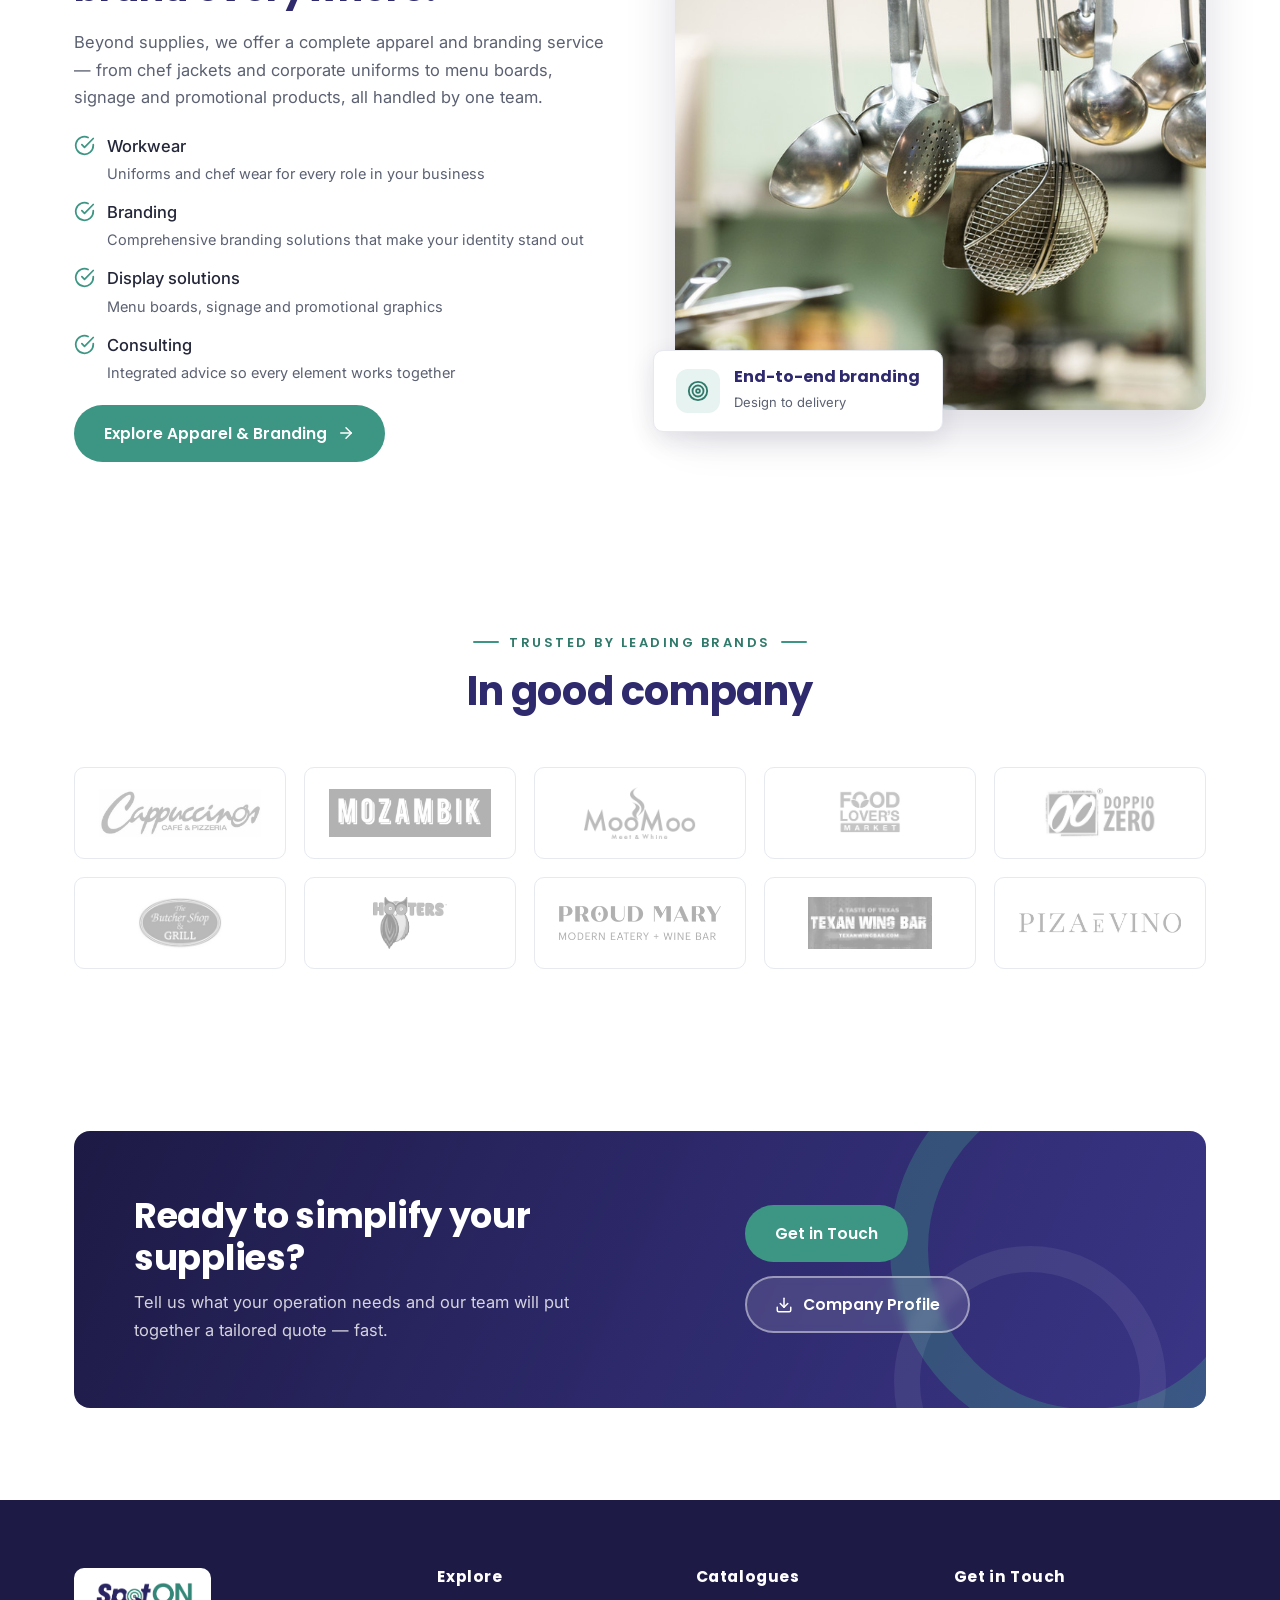
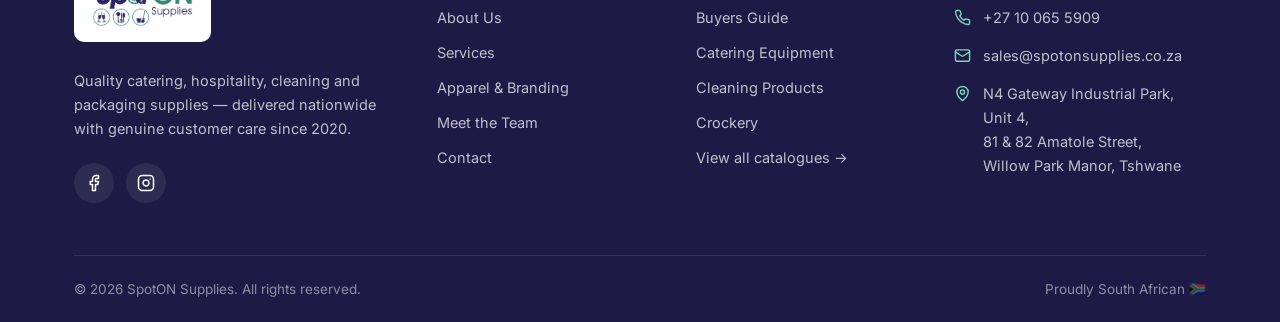
==== commit 5d3b1b87: "Add rotating hero slideshow with three new background images Three high-res Pexels images (rustic ce" ====
--- a/index.html
+++ b/index.html
@@ -65,7 +65,9 @@
   <main>
     <!-- Hero -->
     <section class="hero">
-      <div class="hero-bg" style="background-image:url('assets/img/hero-2.jpg')"></div>
+      <div class="hero-bg hero-slide active" style="background-image:url('assets/img/hero-slide-1.jpg')"></div>
+      <div class="hero-bg hero-slide" style="background-image:url('assets/img/hero-slide-2.jpg')"></div>
+      <div class="hero-bg hero-slide" style="background-image:url('assets/img/hero-slide-3.jpg')"></div>
       <div class="container">
         <div class="hero-inner">
           <span class="eyebrow">Foodservice &amp; Hospitality Supplies</span>
--- a/css/styles.css
+++ b/css/styles.css
@@ -188,6 +188,11 @@
   background-size: cover;
   background-position: center;
 }
+.hero-slide {
+  opacity: 0;
+  transition: opacity 1.6s ease-in-out;
+}
+.hero-slide.active { opacity: 1; }
 .hero-bg::after {
   content: "";
   position: absolute;
